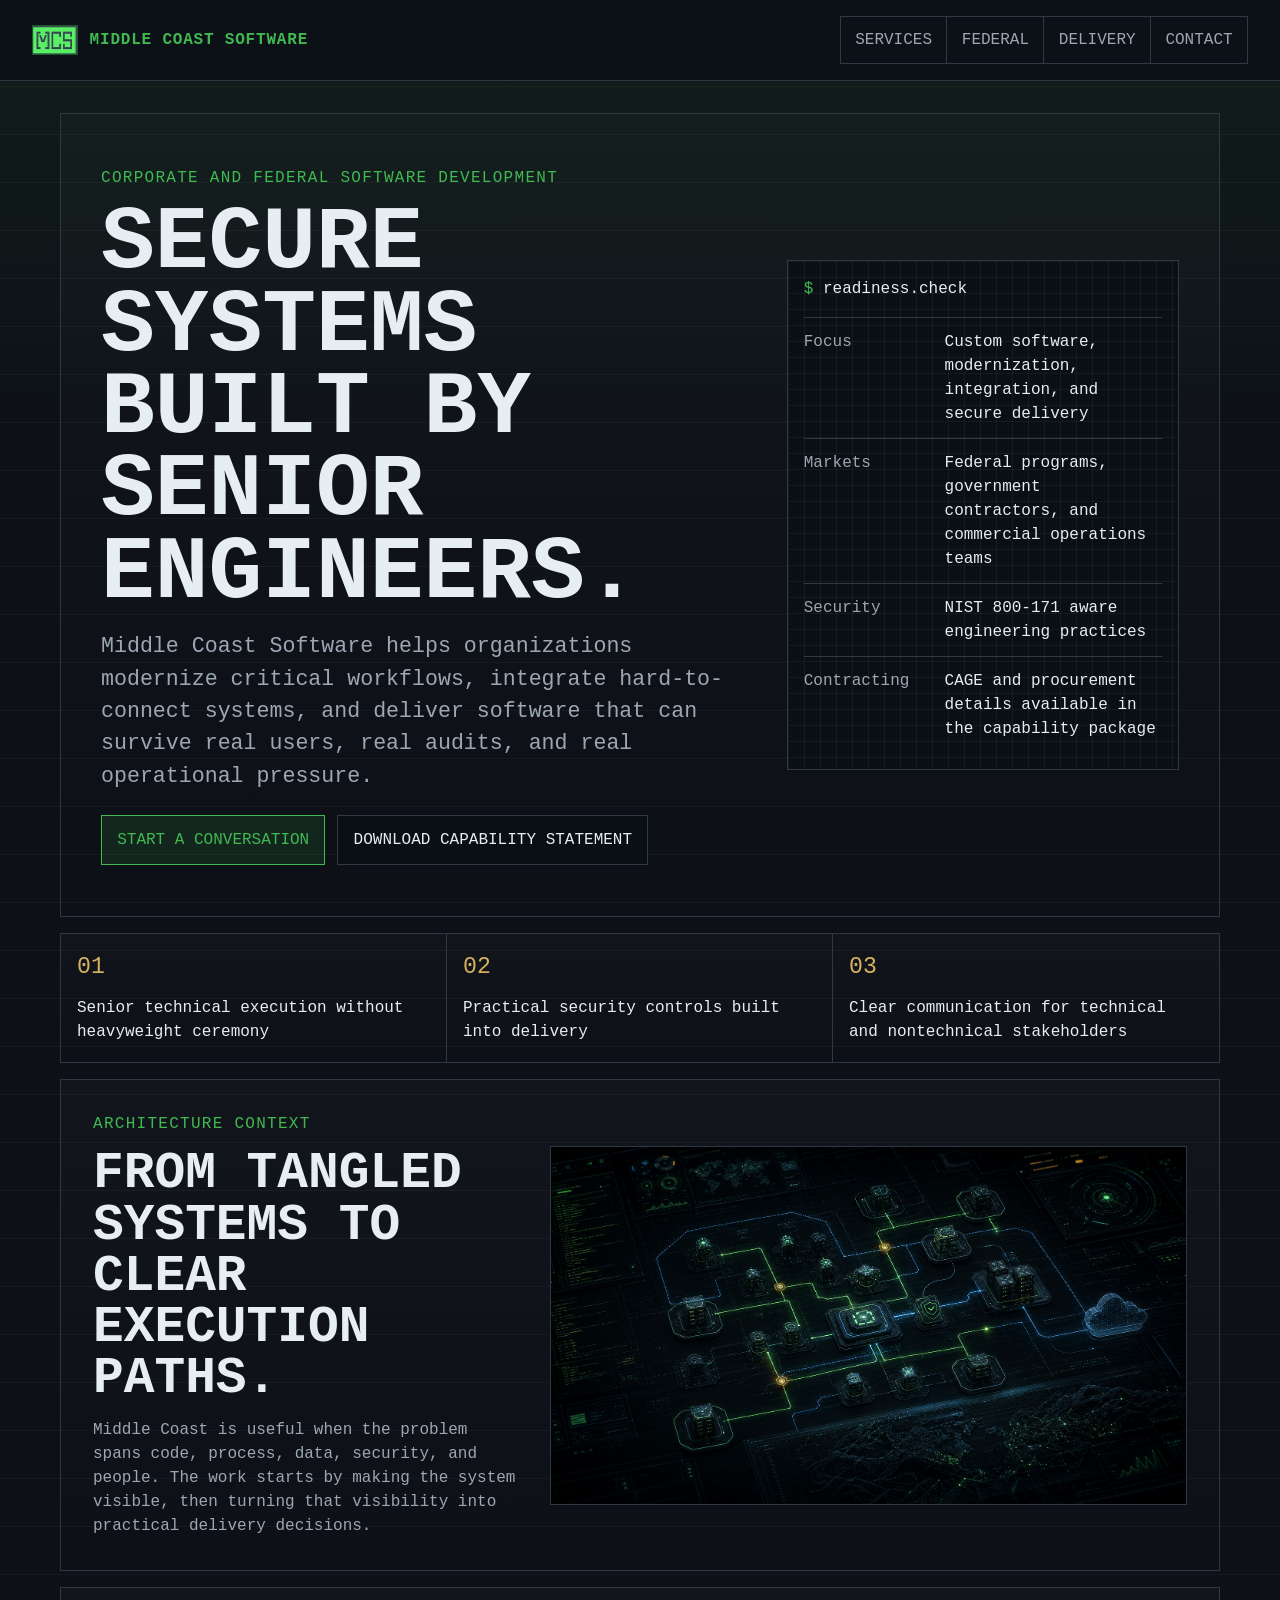
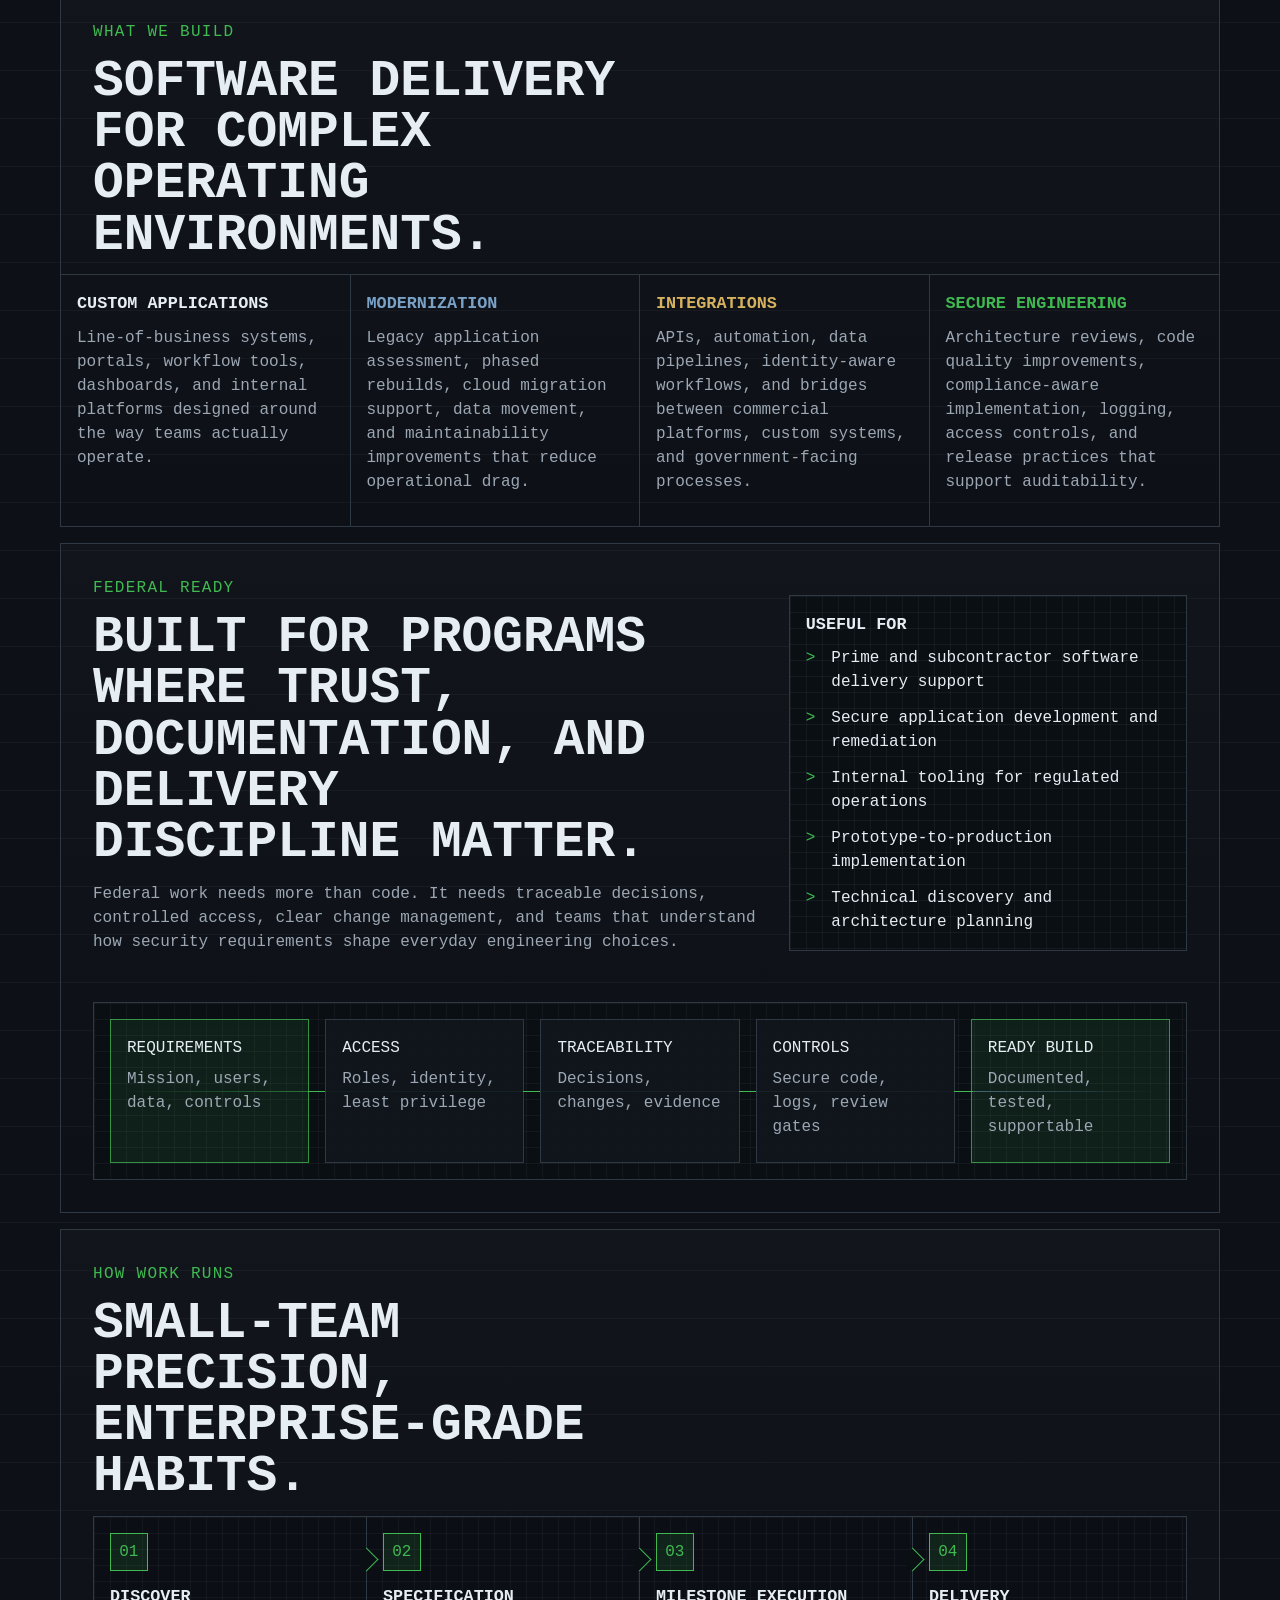
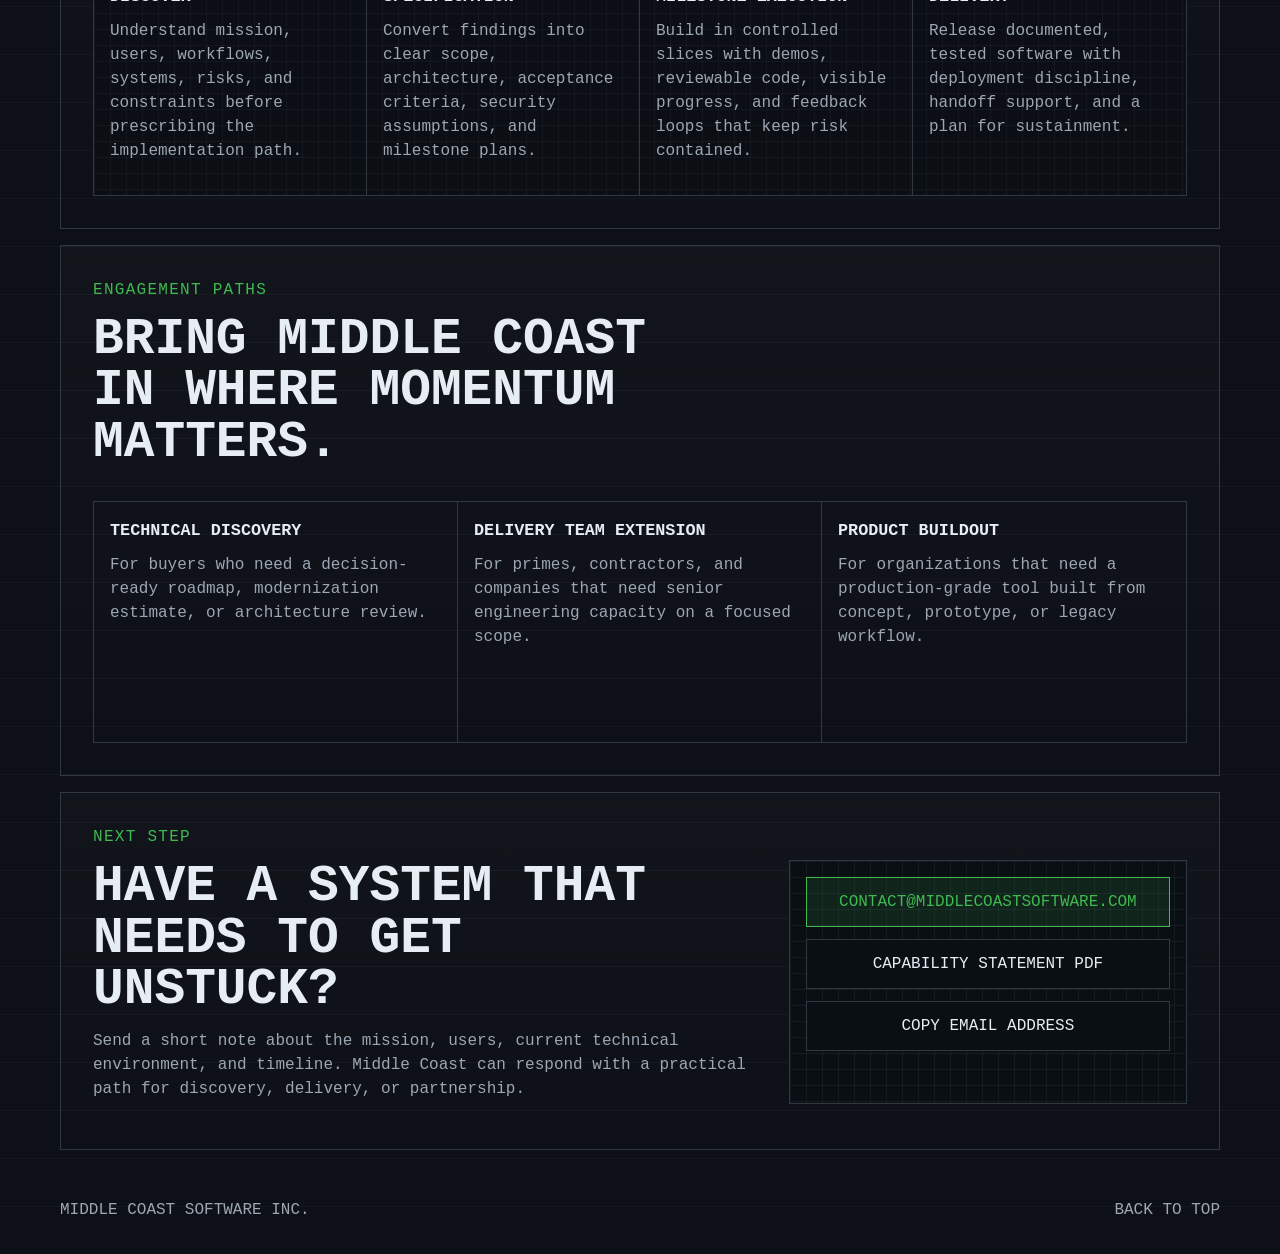
==== index.html @ 88c1b00c "Checkpoint: 2026-07-07 16:14:30 -04:00" ====
<!DOCTYPE html>
<html lang="en">
<head>
  <meta charset="utf-8">
  <meta name="viewport" content="width=device-width, initial-scale=1">
  <title>Middle Coast Software | Corporate and Federal Software Development</title>
  <meta name="description" content="Middle Coast Software builds secure, maintainable software systems for corporate teams, government contractors, and federal programs.">
  <meta property="og:title" content="Middle Coast Software">
  <meta property="og:description" content="Secure software delivery for corporate and federal missions.">
  <meta property="og:type" content="website">
  <link rel="icon" type="image/png" href="icon-small.png">
  <link rel="stylesheet" href="styles.css">
</head>
<body>
  <header class="site-header">
    <a class="brand" href="#top" aria-label="Middle Coast Software home">
      <img src="icon-small.png" alt="" class="brand-icon">
      <span>Middle Coast Software</span>
    </a>
    <button class="nav-toggle" type="button" aria-expanded="false" aria-controls="site-nav">
      <span class="nav-toggle-bars" aria-hidden="true"></span>
      <span class="sr-only">Menu</span>
    </button>
    <nav class="site-nav" id="site-nav" aria-label="Primary navigation">
      <a href="#services">Services</a>
      <a href="#federal">Federal</a>
      <a href="#delivery">Delivery</a>
      <a href="#contact">Contact</a>
    </nav>
  </header>

  <main id="top">
    <section class="hero section-band">
      <div class="hero-grid">
        <div class="hero-copy">
          <p class="eyebrow">Corporate and federal software development</p>
          <h1>Secure systems built by senior engineers.</h1>
          <p class="lead">Middle Coast Software helps organizations modernize critical workflows, integrate hard-to-connect systems, and deliver software that can survive real users, real audits, and real operational pressure.</p>
          <div class="hero-actions">
            <a class="button primary" href="mailto:contact@middlecoastsoftware.com?subject=Software%20development%20engagement">Start a conversation</a>
            <a class="button secondary" href="MCS_Capability_Statement.pdf">Download capability statement</a>
          </div>
        </div>
        <aside class="mission-panel" aria-label="Readiness summary">
          <div class="terminal-line"><span class="prompt">$</span> readiness.check</div>
          <dl class="facts">
            <div>
              <dt>Focus</dt>
              <dd>Custom software, modernization, integration, and secure delivery</dd>
            </div>
            <div>
              <dt>Markets</dt>
              <dd>Federal programs, government contractors, and commercial operations teams</dd>
            </div>
            <div>
              <dt>Security</dt>
              <dd>NIST 800-171 aware engineering practices</dd>
            </div>
            <div>
              <dt>Contracting</dt>
              <dd>CAGE and procurement details available in the capability package</dd>
            </div>
          </dl>
        </aside>
      </div>
    </section>

    <section class="section-band proof-strip" aria-label="Core strengths">
      <div class="proof-item">
        <span class="metric">01</span>
        <span>Senior technical execution without heavyweight ceremony</span>
      </div>
      <div class="proof-item">
        <span class="metric">02</span>
        <span>Practical security controls built into delivery</span>
      </div>
      <div class="proof-item">
        <span class="metric">03</span>
        <span>Clear communication for technical and nontechnical stakeholders</span>
      </div>
    </section>

    <section class="section-band visual-feature">
      <div class="visual-copy">
        <p class="eyebrow">Architecture context</p>
        <h2>From tangled systems to clear execution paths.</h2>
        <p>Middle Coast is useful when the problem spans code, process, data, security, and people. The work starts by making the system visible, then turning that visibility into practical delivery decisions.</p>
      </div>
      <figure class="image-panel">
        <img src="assets/software-architecture-map.png" alt="Abstract software architecture map with connected services, secure paths, and cloud boundaries.">
      </figure>
    </section>

    <section class="section-band" id="services">
      <div class="section-heading">
        <p class="eyebrow">What we build</p>
        <h2>Software delivery for complex operating environments.</h2>
      </div>
      <div class="service-grid">
        <article class="service-card">
          <h3>Custom Applications</h3>
          <p>Line-of-business systems, portals, workflow tools, dashboards, and internal platforms designed around the way teams actually operate.</p>
        </article>
        <article class="service-card">
          <h3>Modernization</h3>
          <p>Legacy application assessment, phased rebuilds, cloud migration support, data movement, and maintainability improvements that reduce operational drag.</p>
        </article>
        <article class="service-card">
          <h3>Integrations</h3>
          <p>APIs, automation, data pipelines, identity-aware workflows, and bridges between commercial platforms, custom systems, and government-facing processes.</p>
        </article>
        <article class="service-card">
          <h3>Secure Engineering</h3>
          <p>Architecture reviews, code quality improvements, compliance-aware implementation, logging, access controls, and release practices that support auditability.</p>
        </article>
      </div>
    </section>

    <section class="section-band split-section" id="federal">
      <div>
        <p class="eyebrow">Federal ready</p>
        <h2>Built for programs where trust, documentation, and delivery discipline matter.</h2>
        <p>Federal work needs more than code. It needs traceable decisions, controlled access, clear change management, and teams that understand how security requirements shape everyday engineering choices.</p>
      </div>
      <div class="check-panel">
        <h3>Useful for</h3>
        <ul class="check-list">
          <li>Prime and subcontractor software delivery support</li>
          <li>Secure application development and remediation</li>
          <li>Internal tooling for regulated operations</li>
          <li>Prototype-to-production implementation</li>
          <li>Technical discovery and architecture planning</li>
        </ul>
      </div>
      <div class="diagram-panel federal-visual" aria-label="Federal readiness workflow diagram">
        <div class="diagram-node source">
          <span class="node-label">Requirements</span>
          <span class="node-detail">Mission, users, data, controls</span>
        </div>
        <div class="diagram-rail" aria-hidden="true"></div>
        <div class="diagram-node">
          <span class="node-label">Access</span>
          <span class="node-detail">Roles, identity, least privilege</span>
        </div>
        <div class="diagram-node">
          <span class="node-label">Traceability</span>
          <span class="node-detail">Decisions, changes, evidence</span>
        </div>
        <div class="diagram-node">
          <span class="node-label">Controls</span>
          <span class="node-detail">Secure code, logs, review gates</span>
        </div>
        <div class="diagram-node target">
          <span class="node-label">Ready Build</span>
          <span class="node-detail">Documented, tested, supportable</span>
        </div>
      </div>
    </section>

    <section class="section-band" id="delivery">
      <div class="section-heading">
        <p class="eyebrow">How work runs</p>
        <h2>Small-team precision, enterprise-grade habits.</h2>
      </div>
      <div class="delivery-pipeline" aria-label="Delivery workflow">
        <article>
          <span class="pipeline-index">01</span>
          <h3>Discover</h3>
          <p>Understand mission, users, workflows, systems, risks, and constraints before prescribing the implementation path.</p>
        </article>
        <article>
          <span class="pipeline-index">02</span>
          <h3>Specification</h3>
          <p>Convert findings into clear scope, architecture, acceptance criteria, security assumptions, and milestone plans.</p>
        </article>
        <article>
          <span class="pipeline-index">03</span>
          <h3>Milestone Execution</h3>
          <p>Build in controlled slices with demos, reviewable code, visible progress, and feedback loops that keep risk contained.</p>
        </article>
        <article>
          <span class="pipeline-index">04</span>
          <h3>Delivery</h3>
          <p>Release documented, tested software with deployment discipline, handoff support, and a plan for sustainment.</p>
        </article>
      </div>
    </section>

    <section class="section-band engagement">
      <div>
        <p class="eyebrow">Engagement paths</p>
        <h2>Bring Middle Coast in where momentum matters.</h2>
      </div>
      <div class="engagement-grid">
        <article>
          <h3>Technical Discovery</h3>
          <p>For buyers who need a decision-ready roadmap, modernization estimate, or architecture review.</p>
        </article>
        <article>
          <h3>Delivery Team Extension</h3>
          <p>For primes, contractors, and companies that need senior engineering capacity on a focused scope.</p>
        </article>
        <article>
          <h3>Product Buildout</h3>
          <p>For organizations that need a production-grade tool built from concept, prototype, or legacy workflow.</p>
        </article>
      </div>
    </section>

    <section class="section-band contact-section" id="contact">
      <div>
        <p class="eyebrow">Next step</p>
        <h2>Have a system that needs to get unstuck?</h2>
        <p>Send a short note about the mission, users, current technical environment, and timeline. Middle Coast can respond with a practical path for discovery, delivery, or partnership.</p>
      </div>
      <div class="contact-panel">
        <a class="button primary wide" href="mailto:contact@middlecoastsoftware.com?subject=Middle%20Coast%20Software%20Inquiry">contact@middlecoastsoftware.com</a>
        <a class="button secondary wide" href="MCS_Capability_Statement.pdf">Capability statement PDF</a>
        <button class="button secondary wide" type="button" data-copy="contact@middlecoastsoftware.com">Copy email address</button>
        <p class="copy-status" aria-live="polite"></p>
      </div>
    </section>
  </main>

  <footer class="site-footer">
    <span>Middle Coast Software Inc.</span>
    <a href="#top">Back to top</a>
  </footer>

  <script src="script.js"></script>
</body>
</html>
---- styles.css ----
:root {
  --bg: #0d1117;
  --panel: #11161d;
  --panel-strong: #0a0f14;
  --text: #e6edf3;
  --muted: #9ca7b3;
  --accent: #3fb950;
  --accent-soft: rgba(63, 185, 80, 0.12);
  --border: #2f3944;
  --steel: #7aa2c7;
  --gold: #d6b15e;
  --danger: #e06464;
  --max: 1160px;
}

* {
  box-sizing: border-box;
}

html {
  scroll-behavior: smooth;
}

body {
  margin: 0;
  background:
    linear-gradient(180deg, rgba(63, 185, 80, 0.08), transparent 26rem),
    repeating-linear-gradient(0deg, transparent 0, transparent 2.95rem, rgba(230, 237, 243, 0.04) 2.95rem, rgba(230, 237, 243, 0.04) 3rem),
    var(--bg);
  color: var(--text);
  font-family: Consolas, Monaco, "Courier New", monospace;
  line-height: 1.5;
}

body.nav-open {
  overflow: hidden;
}

a {
  color: inherit;
  text-decoration: none;
}

img {
  max-width: 100%;
  display: block;
}

h1,
h2,
h3,
p {
  margin-top: 0;
}

h1,
h2,
h3 {
  text-transform: uppercase;
}

h1 {
  max-width: 12ch;
  margin-bottom: 1rem;
  font-size: clamp(3rem, 7vw, 6.7rem);
  line-height: 0.92;
}

h2 {
  max-width: 18ch;
  margin-bottom: 0.85rem;
  font-size: clamp(1.9rem, 4vw, 3.4rem);
  line-height: 1;
}

h3 {
  margin-bottom: 0.6rem;
  font-size: 1.05rem;
}

p {
  color: var(--muted);
}

.sr-only {
  position: absolute;
  width: 1px;
  height: 1px;
  padding: 0;
  margin: -1px;
  overflow: hidden;
  clip: rect(0, 0, 0, 0);
  white-space: nowrap;
  border: 0;
}

.site-header {
  position: sticky;
  top: 0;
  z-index: 20;
  display: grid;
  grid-template-columns: 1fr auto;
  align-items: center;
  gap: 1rem;
  padding: 1rem clamp(1rem, 4vw, 2rem);
  border-bottom: 1px solid var(--border);
  background: rgba(13, 17, 23, 0.96);
  backdrop-filter: blur(10px);
}

.brand {
  display: inline-flex;
  align-items: center;
  gap: 0.75rem;
  width: fit-content;
  color: var(--accent);
  font-weight: 700;
  letter-spacing: 0.05em;
  text-transform: uppercase;
}

.brand-icon {
  width: 2.85rem;
  height: 1.85rem;
  flex: 0 0 auto;
  border: 1px solid rgba(63, 185, 80, 0.35);
  background: rgba(63, 185, 80, 0.08);
  object-fit: cover;
}

.site-nav {
  display: flex;
  flex-wrap: wrap;
  border: 1px solid var(--border);
}

.site-nav a {
  min-height: 2.75rem;
  padding: 0.7rem 0.9rem;
  border-right: 1px solid var(--border);
  color: var(--muted);
  text-transform: uppercase;
}

.site-nav a:last-child {
  border-right: 0;
}

.site-nav a:hover,
.site-nav a:focus-visible,
.eyebrow,
.prompt {
  color: var(--accent);
}

.nav-toggle {
  display: none;
  width: 2.8rem;
  height: 2.8rem;
  border: 1px solid var(--border);
  background: var(--panel-strong);
  color: var(--text);
}

.nav-toggle-bars,
.nav-toggle-bars::before,
.nav-toggle-bars::after {
  display: block;
  width: 1.2rem;
  height: 2px;
  margin: 0 auto;
  background: currentColor;
  content: "";
}

.nav-toggle-bars::before {
  transform: translateY(-0.45rem);
}

.nav-toggle-bars::after {
  transform: translateY(0.35rem);
}

main {
  width: min(var(--max), calc(100% - 2rem));
  margin: 0 auto;
  padding: 1rem 0 3rem;
}

.section-band {
  margin-top: 1rem;
  border: 1px solid var(--border);
  background: linear-gradient(180deg, rgba(255, 255, 255, 0.018), rgba(255, 255, 255, 0));
}

.hero {
  min-height: calc(100vh - 6rem);
  display: grid;
  align-items: center;
  padding: clamp(1.25rem, 4vw, 2.5rem);
}

.hero-grid,
.split-section,
.contact-section {
  display: grid;
  grid-template-columns: minmax(0, 1.25fr) minmax(20rem, 0.75fr);
  gap: clamp(1rem, 4vw, 2rem);
  align-items: center;
}

.lead {
  max-width: 47rem;
  font-size: clamp(1.05rem, 2vw, 1.35rem);
}

.eyebrow {
  margin-bottom: 0.75rem;
  letter-spacing: 0.08em;
  text-transform: uppercase;
}

.hero-actions,
.contact-panel {
  display: flex;
  flex-wrap: wrap;
  gap: 0.75rem;
  margin-top: 1.4rem;
}

.button {
  display: inline-flex;
  align-items: center;
  justify-content: center;
  min-height: 2.9rem;
  padding: 0.75rem 0.95rem;
  border: 1px solid var(--border);
  color: var(--text);
  font: inherit;
  text-align: center;
  text-transform: uppercase;
  cursor: pointer;
}

.button.primary {
  border-color: var(--accent);
  background: var(--accent-soft);
  color: var(--accent);
}

.button.secondary {
  background: var(--panel-strong);
}

.button:hover,
.button:focus-visible {
  border-color: var(--text);
  color: var(--text);
}

.button.wide {
  width: 100%;
}

.mission-panel,
.check-panel,
.contact-panel {
  border: 1px solid var(--border);
  background:
    linear-gradient(90deg, rgba(230, 237, 243, 0.05) 1px, transparent 1px),
    linear-gradient(rgba(230, 237, 243, 0.05) 1px, transparent 1px),
    var(--panel-strong);
  background-size: 1rem 1rem;
  padding: 1rem;
}

.terminal-line {
  margin-bottom: 1rem;
  color: var(--text);
}

.facts {
  margin: 0;
}

.facts div {
  display: grid;
  grid-template-columns: 8rem minmax(0, 1fr);
  gap: 0.8rem;
  padding: 0.75rem 0;
  border-top: 1px solid var(--border);
}

.facts dt {
  color: var(--muted);
}

.facts dd {
  margin: 0;
}

.proof-strip {
  display: grid;
  grid-template-columns: repeat(3, minmax(0, 1fr));
}

.proof-item {
  display: grid;
  gap: 0.55rem;
  min-height: 8rem;
  padding: 1rem;
  border-right: 1px solid var(--border);
}

.proof-item:last-child {
  border-right: 0;
}

.visual-feature {
  display: grid;
  grid-template-columns: minmax(0, 0.8fr) minmax(0, 1.2fr);
  gap: clamp(1rem, 4vw, 2rem);
  align-items: center;
  padding: clamp(1.25rem, 4vw, 2rem);
}

.visual-copy p:last-child {
  margin-bottom: 0;
}

.image-panel {
  margin: 0;
  overflow: hidden;
  border: 1px solid var(--border);
  background: var(--panel-strong);
}

.image-panel img {
  width: 100%;
  aspect-ratio: 16 / 9;
  object-fit: cover;
}

.metric {
  color: var(--gold);
  font-size: 1.45rem;
}

.section-heading {
  padding: clamp(1.25rem, 4vw, 2rem) clamp(1.25rem, 4vw, 2rem) 0;
}

.delivery-pipeline {
  display: grid;
  grid-template-columns: repeat(4, minmax(0, 1fr));
  margin: 0 clamp(1.25rem, 4vw, 2rem) clamp(1.25rem, 4vw, 2rem);
  border: 1px solid var(--border);
  background:
    linear-gradient(90deg, rgba(230, 237, 243, 0.04) 1px, transparent 1px),
    linear-gradient(rgba(230, 237, 243, 0.04) 1px, transparent 1px),
    rgba(10, 15, 20, 0.72);
  background-size: 1rem 1rem;
}

.delivery-pipeline article {
  position: relative;
  min-height: 16rem;
  padding: 1rem;
  border-right: 1px solid var(--border);
}

.delivery-pipeline article::after {
  position: absolute;
  top: 2.1rem;
  right: -0.55rem;
  z-index: 1;
  width: 1rem;
  height: 1rem;
  border-top: 1px solid var(--accent);
  border-right: 1px solid var(--accent);
  background: var(--panel-strong);
  transform: rotate(45deg);
  content: "";
}

.delivery-pipeline article:last-child {
  border-right: 0;
}

.delivery-pipeline article:last-child::after {
  display: none;
}

.pipeline-index {
  display: inline-grid;
  place-items: center;
  width: 2.35rem;
  height: 2.35rem;
  margin-bottom: 0.85rem;
  border: 1px solid var(--accent);
  background: var(--accent-soft);
  color: var(--accent);
}

.service-grid,
.engagement-grid {
  display: grid;
  grid-template-columns: repeat(4, minmax(0, 1fr));
  border-top: 1px solid var(--border);
}

.service-card,
.engagement-grid article {
  min-height: 15rem;
  padding: 1rem;
  border-right: 1px solid var(--border);
}

.service-card:last-child,
.engagement-grid article:last-child {
  border-right: 0;
}

.service-card:nth-child(2) h3 {
  color: var(--steel);
}

.service-card:nth-child(3) h3 {
  color: var(--gold);
}

.service-card:nth-child(4) h3 {
  color: var(--accent);
}

.split-section,
.contact-section,
.engagement {
  padding: clamp(1.25rem, 4vw, 2rem);
}

.diagram-panel {
  position: relative;
  overflow: hidden;
  border: 1px solid var(--border);
  background:
    linear-gradient(90deg, rgba(230, 237, 243, 0.045) 1px, transparent 1px),
    linear-gradient(rgba(230, 237, 243, 0.045) 1px, transparent 1px),
    rgba(10, 15, 20, 0.84);
  background-size: 1rem 1rem;
}

.federal-visual {
  grid-column: 1 / -1;
  display: grid;
  grid-template-columns: repeat(5, minmax(0, 1fr));
  gap: 1rem;
  align-items: stretch;
  padding: 1rem;
}

.diagram-node {
  position: relative;
  z-index: 1;
  display: grid;
  align-content: start;
  gap: 0.45rem;
  min-height: 9rem;
  padding: 1rem;
  border: 1px solid var(--border);
  background: rgba(17, 22, 29, 0.92);
}

.diagram-node::after {
  position: absolute;
  top: 50%;
  right: -1.2rem;
  width: 1.2rem;
  height: 1px;
  background: var(--accent);
  content: "";
}

.diagram-node:last-child::after {
  display: none;
}

.diagram-node.source,
.diagram-node.target {
  border-color: rgba(63, 185, 80, 0.75);
  background: rgba(63, 185, 80, 0.1);
}

.node-label {
  color: var(--text);
  text-transform: uppercase;
}

.node-detail {
  color: var(--muted);
}

.diagram-rail {
  position: absolute;
  inset: 50% 2rem auto;
  height: 1px;
  background: linear-gradient(90deg, transparent, var(--accent), var(--steel), transparent);
}

.check-list {
  display: grid;
  gap: 0.75rem;
  padding: 0;
  margin: 0;
  list-style: none;
}

.check-list li {
  position: relative;
  padding-left: 1.6rem;
  color: var(--text);
}

.check-list li::before {
  position: absolute;
  left: 0;
  color: var(--accent);
  content: ">";
}

.engagement {
  display: grid;
  gap: 1.25rem;
}

.engagement-grid {
  grid-template-columns: repeat(3, minmax(0, 1fr));
  border: 1px solid var(--border);
}

.copy-status {
  width: 100%;
  min-height: 1.5rem;
  margin: 0;
  color: var(--accent);
}

.site-footer {
  display: flex;
  justify-content: space-between;
  gap: 1rem;
  width: min(var(--max), calc(100% - 2rem));
  margin: 0 auto;
  padding: 0 0 2rem;
  color: var(--muted);
  text-transform: uppercase;
}

.site-footer a:hover,
.site-footer a:focus-visible {
  color: var(--accent);
}

@media (max-width: 900px) {
  h1 {
    max-width: 13ch;
  }

  .hero {
    min-height: auto;
  }

  .hero-grid,
  .visual-feature,
  .split-section,
  .contact-section,
  .proof-strip,
  .service-grid,
  .delivery-pipeline,
  .engagement-grid {
    grid-template-columns: 1fr;
  }

  .proof-item,
  .service-card,
  .delivery-pipeline article,
  .engagement-grid article {
    min-height: auto;
    border-right: 0;
    border-bottom: 1px solid var(--border);
  }

  .proof-item:last-child,
  .service-card:last-child,
  .delivery-pipeline article:last-child,
  .engagement-grid article:last-child {
    border-bottom: 0;
  }

  .delivery-pipeline article::after {
    top: auto;
    right: calc(50% - 0.5rem);
    bottom: -0.55rem;
    transform: rotate(135deg);
  }

  .federal-visual {
    grid-template-columns: 1fr;
  }

  .diagram-node::after {
    top: auto;
    right: calc(50% - 0.5rem);
    bottom: -1.05rem;
    width: 1rem;
    height: 1rem;
    border-top: 1px solid var(--accent);
    border-right: 1px solid var(--accent);
    background: var(--panel-strong);
    transform: rotate(135deg);
  }

  .diagram-rail {
    inset: 2rem auto 2rem 50%;
    width: 1px;
    height: auto;
    background: linear-gradient(180deg, transparent, var(--accent), var(--steel), transparent);
  }
}

@media (max-width: 720px) {
  .site-header {
    grid-template-columns: 1fr auto;
  }

  .brand span {
    max-width: 13rem;
  }

  .nav-toggle {
    display: block;
  }

  .site-nav {
    display: none;
    grid-column: 1 / -1;
  }

  body.nav-open .site-nav {
    display: grid;
  }

  .site-nav a {
    border-right: 0;
    border-bottom: 1px solid var(--border);
  }

  .site-nav a:last-child {
    border-bottom: 0;
  }

  .facts div {
    grid-template-columns: 1fr;
    gap: 0.2rem;
  }

  .hero-actions,
  .contact-panel {
    display: grid;
  }

  .site-footer {
    display: grid;
  }
}

@media (prefers-reduced-motion: reduce) {
  html {
    scroll-behavior: auto;
  }
}
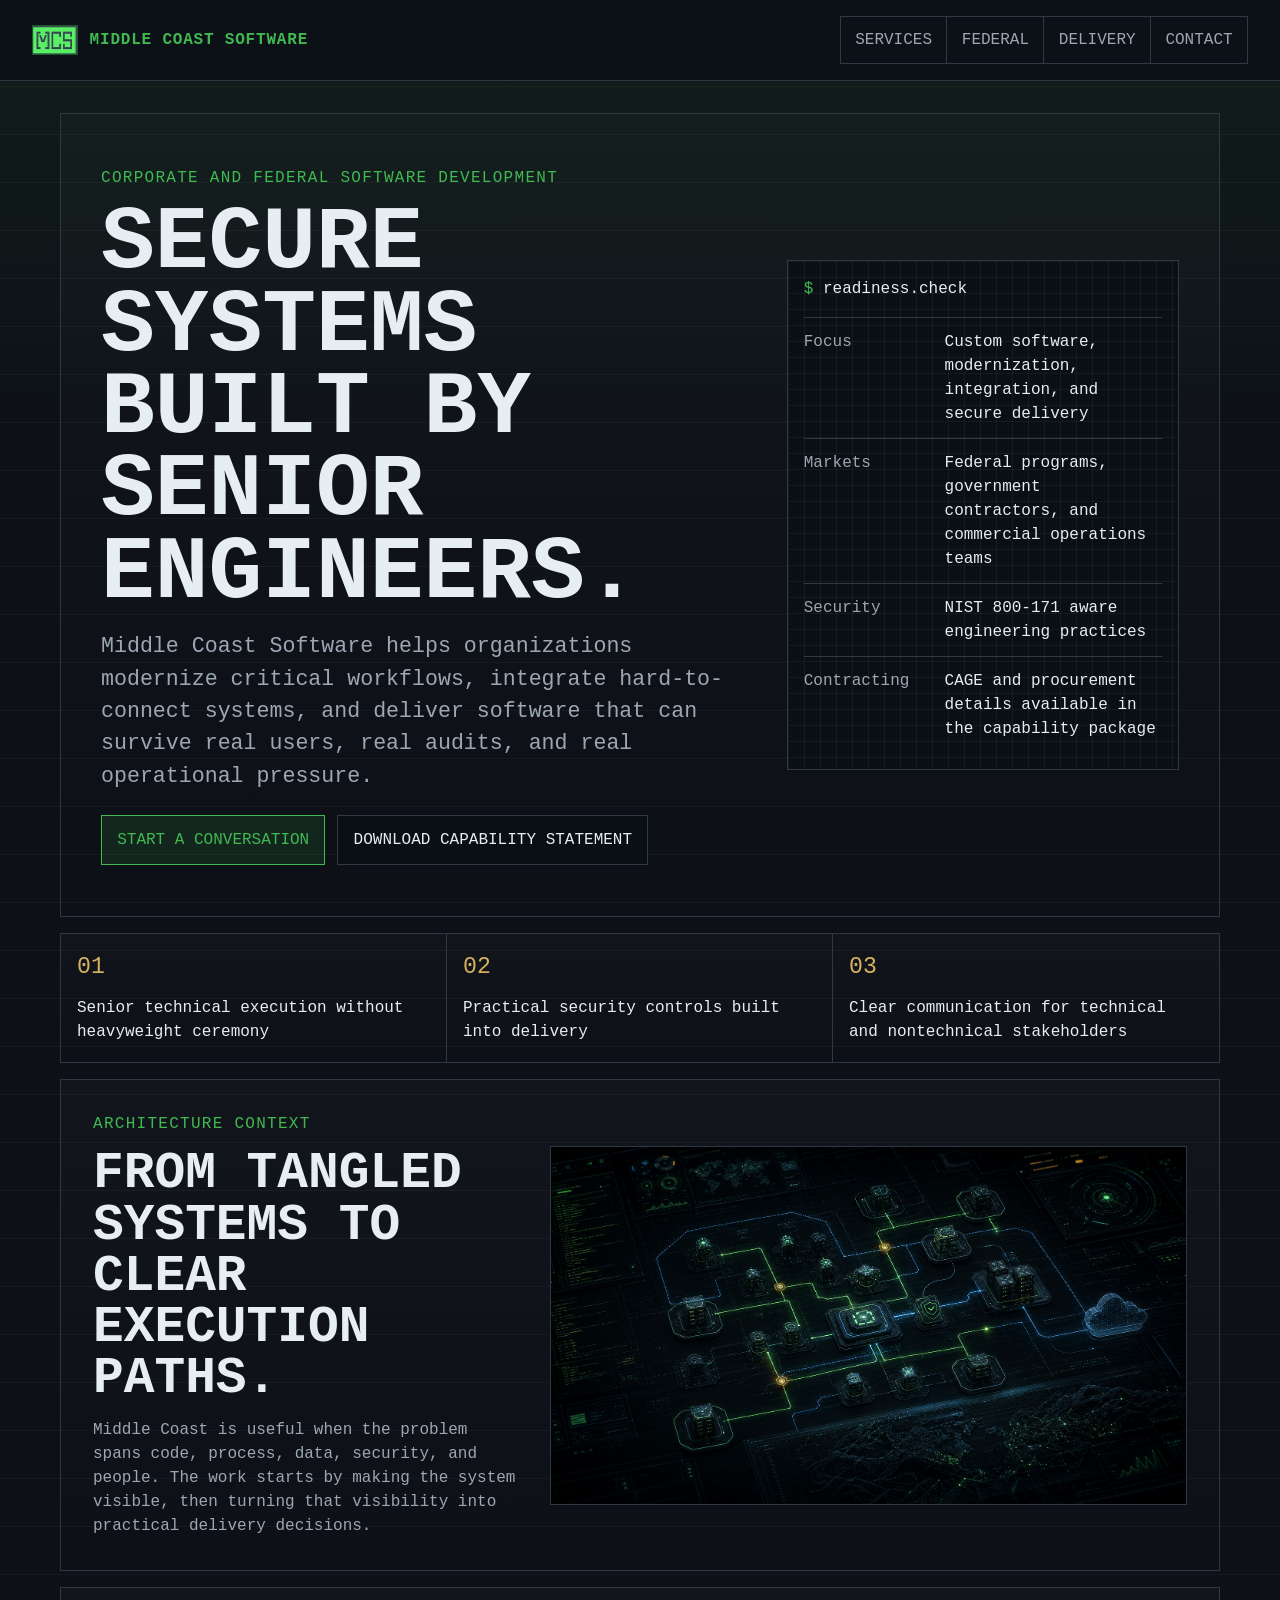
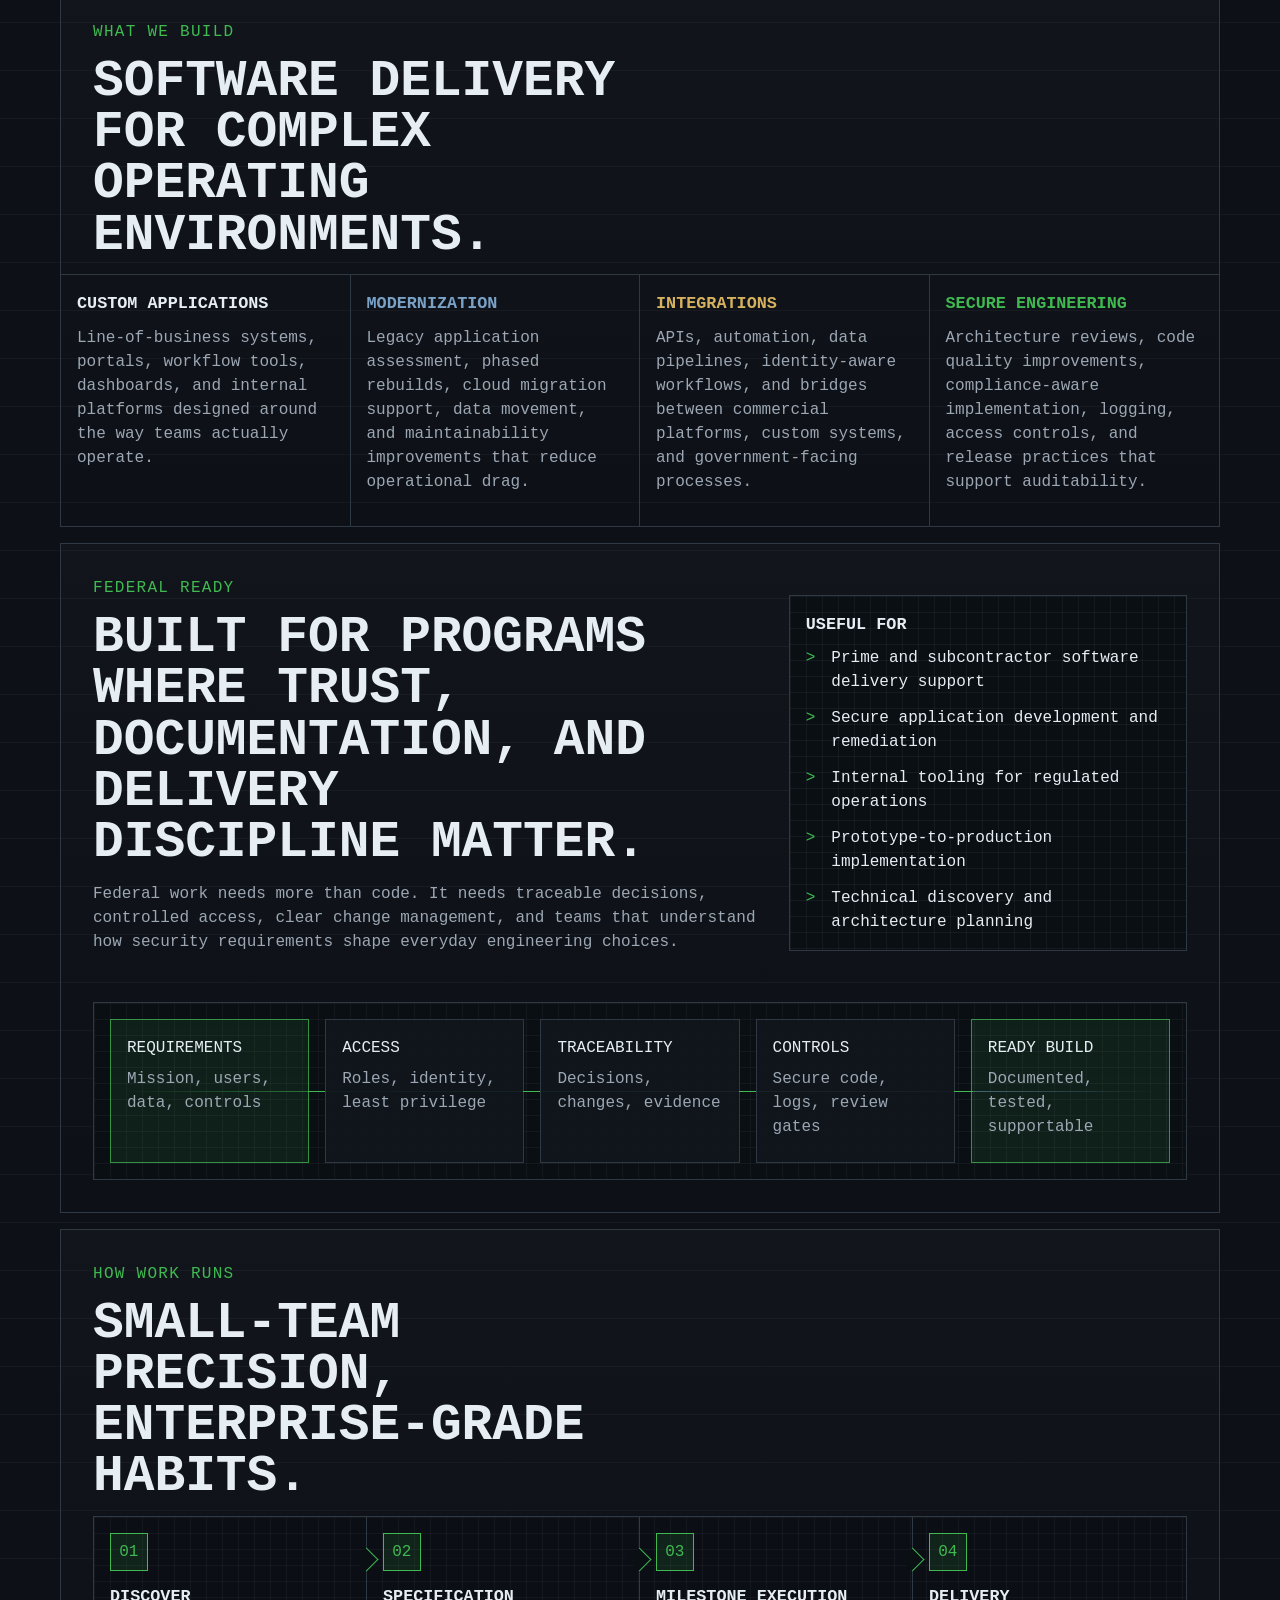
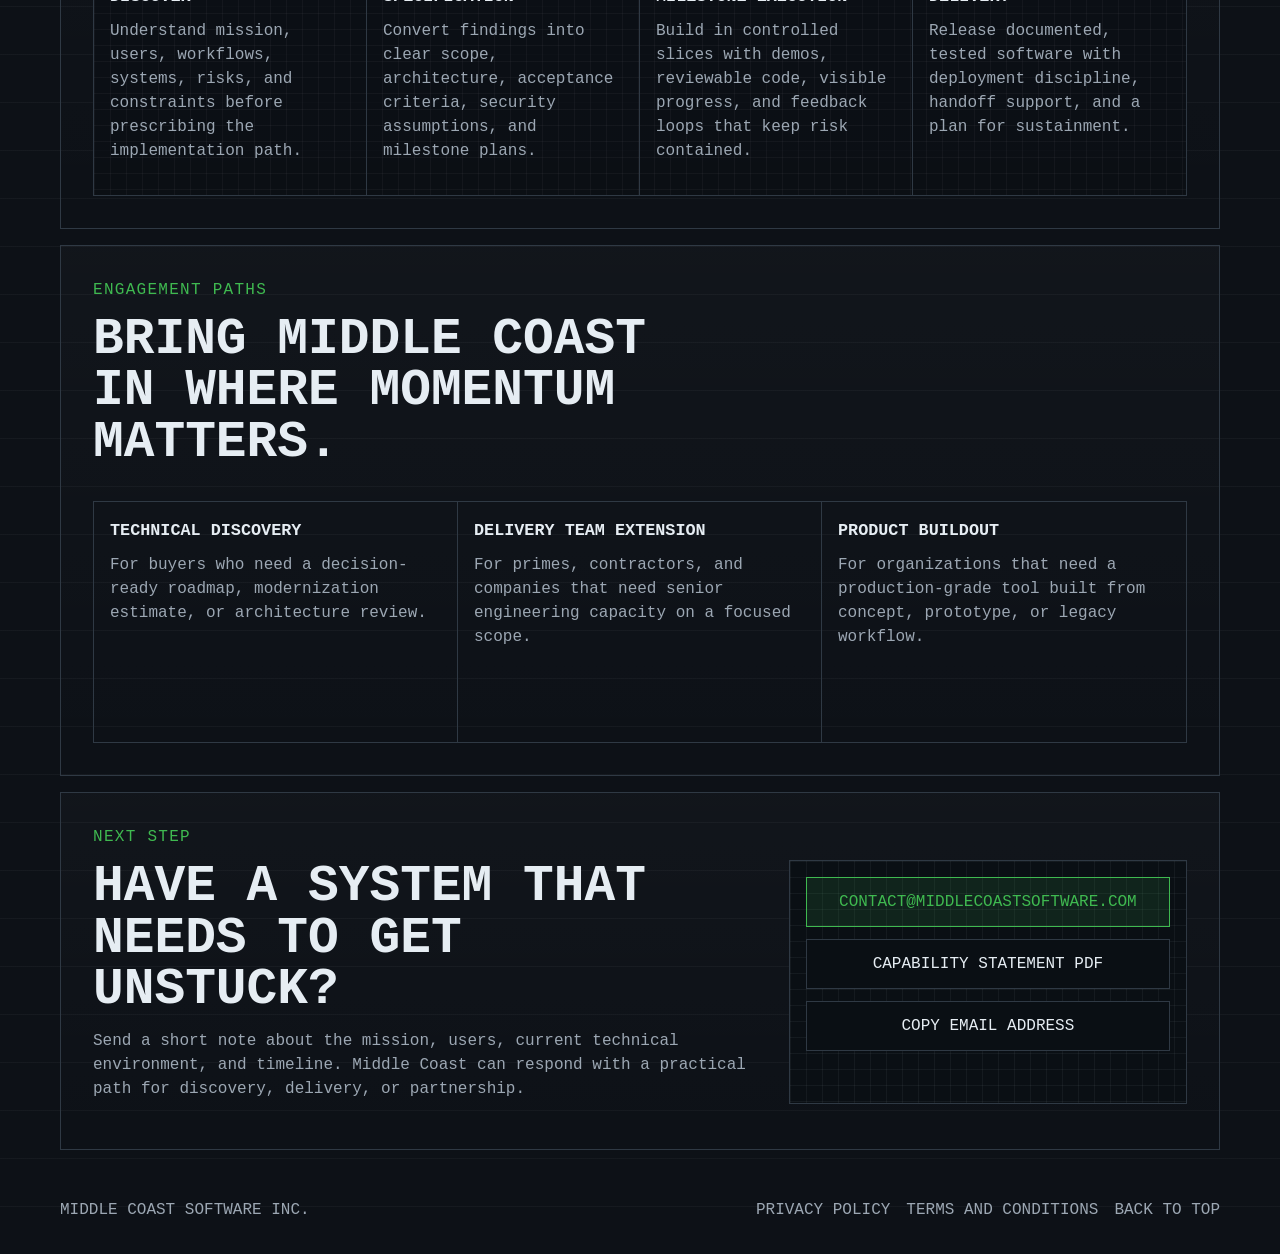
==== commit 78818ade: "Add messaging test privacy policy and terms Co-authored-by: Copilot <223556219+Copilot@users.noreply" ====
--- a/index.html
+++ b/index.html
@@ -224,7 +224,11 @@
 
   <footer class="site-footer">
     <span>Middle Coast Software Inc.</span>
-    <a href="#top">Back to top</a>
+    <nav class="footer-links" aria-label="Footer navigation">
+      <a href="privacy.html">Privacy policy</a>
+      <a href="terms.html">Terms and conditions</a>
+      <a href="#top">Back to top</a>
+    </nav>
   </footer>
 
   <script src="script.js"></script>
--- a/styles.css
+++ b/styles.css
@@ -545,6 +545,29 @@
   color: var(--accent);
 }
 
+.policy-content {
+  max-width: 55rem;
+  padding: clamp(1.25rem, 4vw, 2.5rem);
+}
+
+.policy-content h1 {
+  max-width: none;
+  font-size: clamp(2.4rem, 6vw, 4.5rem);
+}
+
+.policy-content h2 {
+  max-width: none;
+  margin-top: 2rem;
+  font-size: clamp(1.3rem, 3vw, 1.75rem);
+  line-height: 1.2;
+}
+
+.policy-content a {
+  color: var(--accent);
+  overflow-wrap: anywhere;
+  text-decoration: underline;
+}
+
 .site-footer {
   display: flex;
   justify-content: space-between;
@@ -554,6 +577,12 @@
   padding: 0 0 2rem;
   color: var(--muted);
   text-transform: uppercase;
+}
+
+.footer-links {
+  display: flex;
+  flex-wrap: wrap;
+  gap: 1rem;
 }
 
 .site-footer a:hover,
